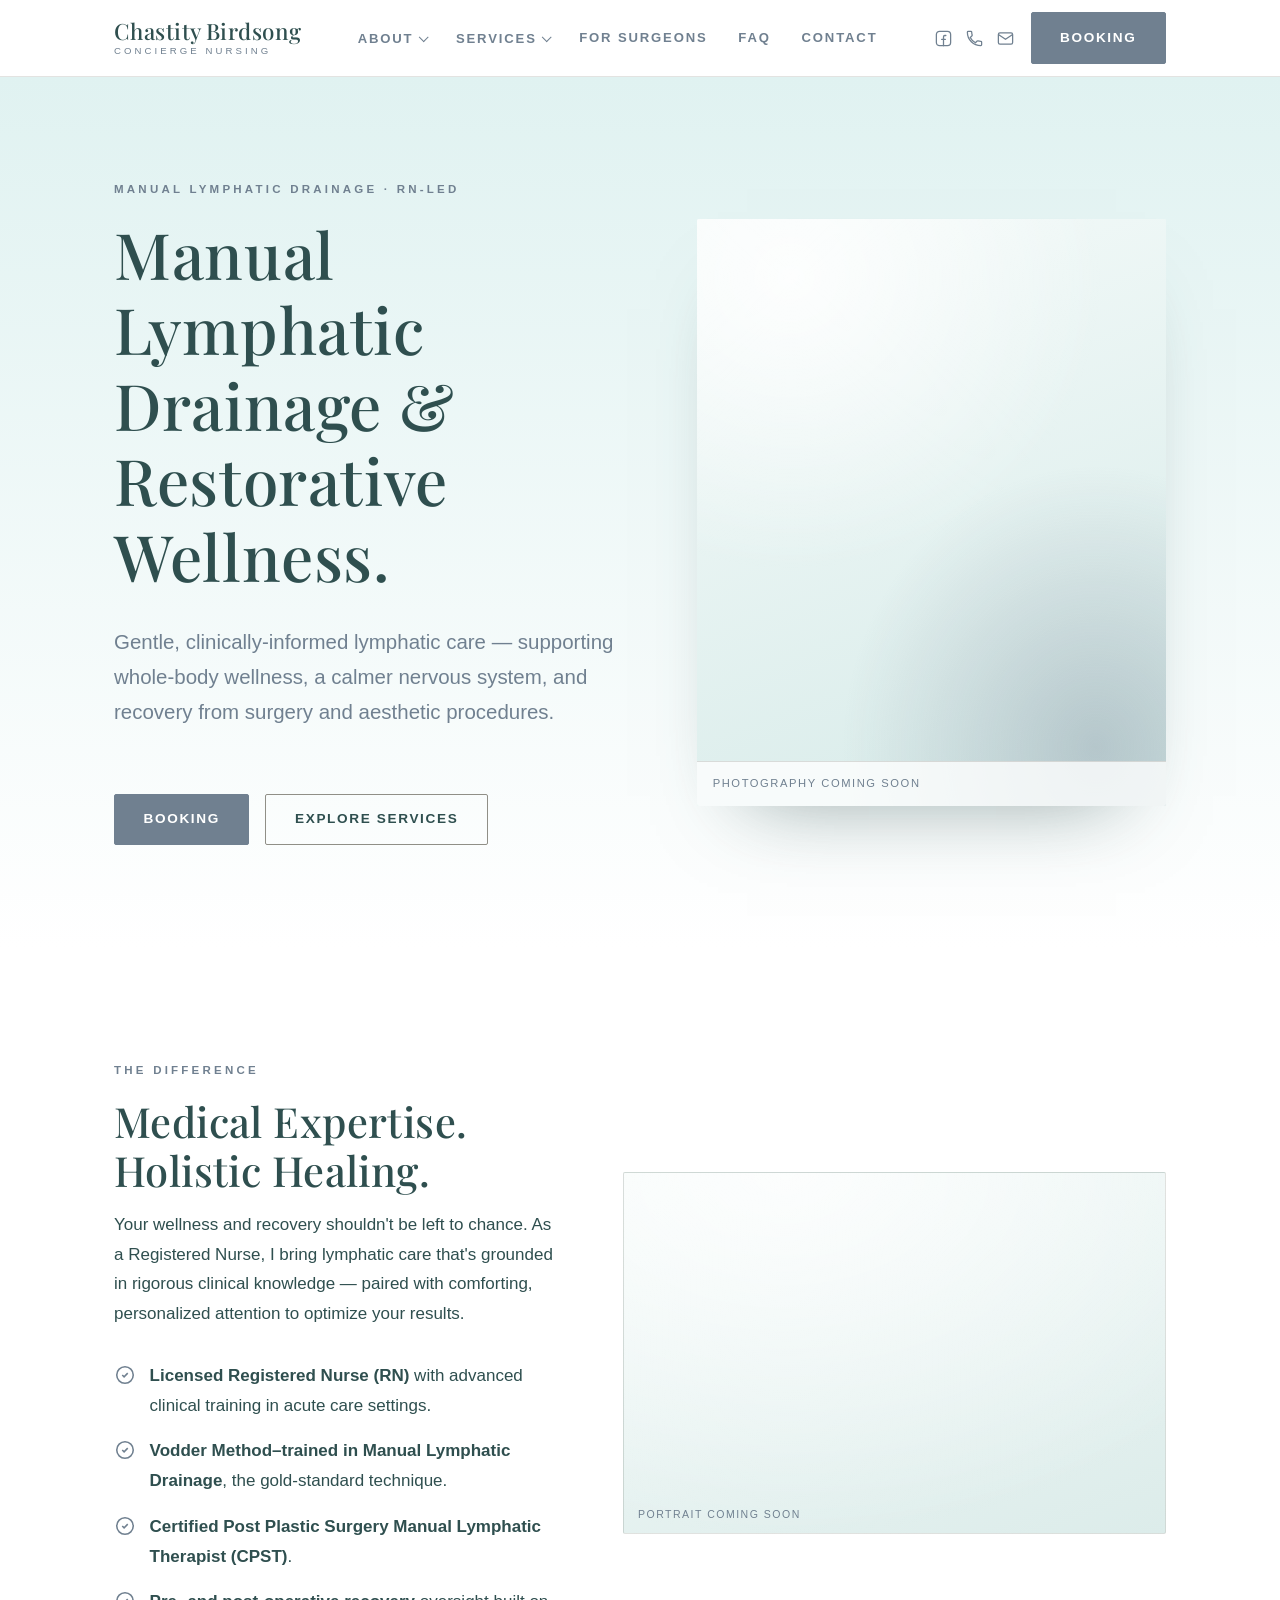
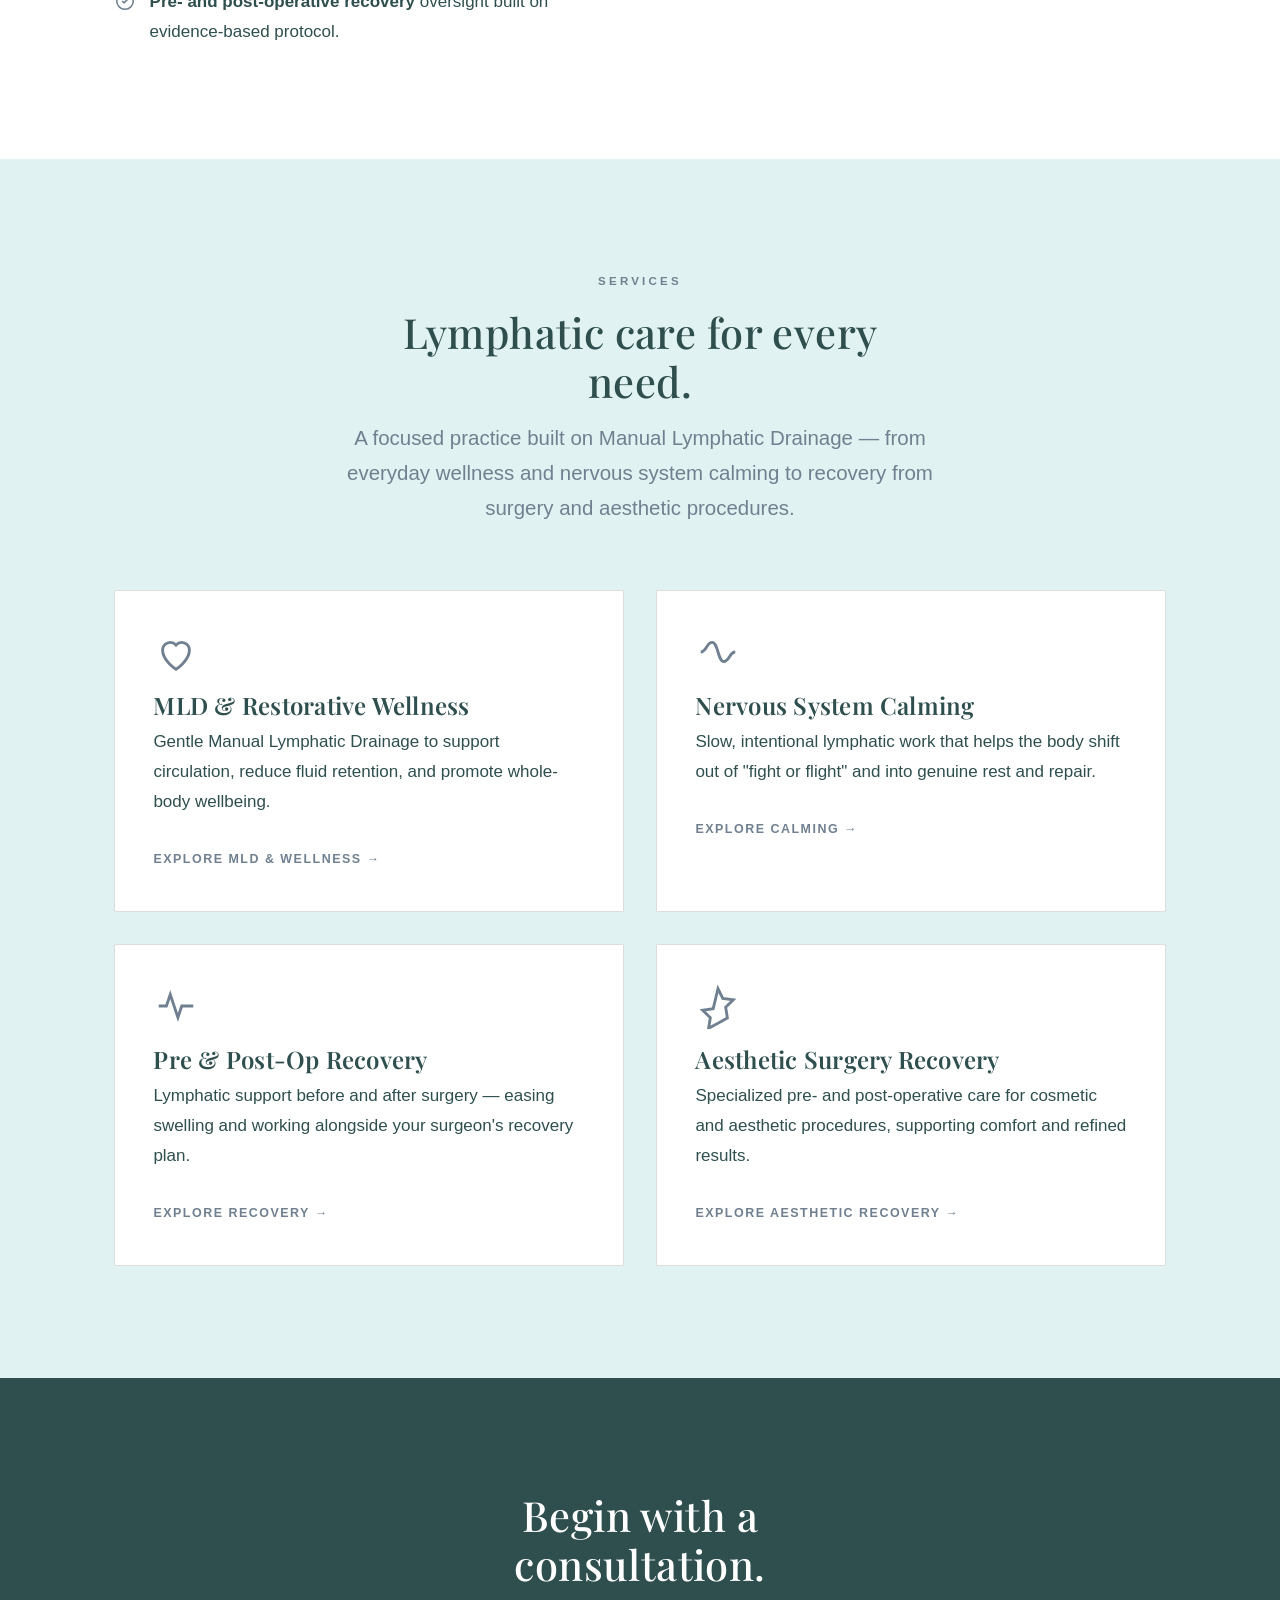
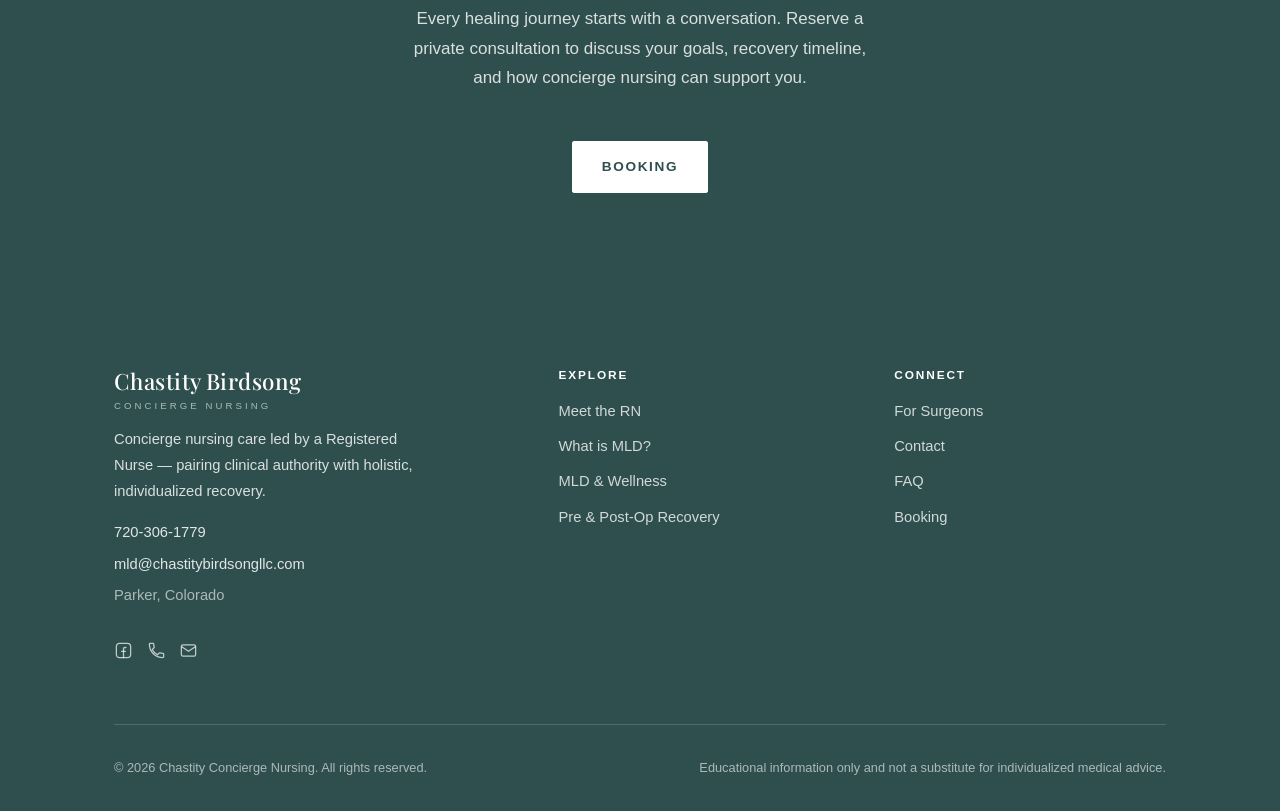
==== index.html @ 2a88ff3a "Wire up Facebook link and add Chastity's About portrait - Point nav + footer Facebook icons at the l" ====
<!DOCTYPE html>
<html lang="en">
<head>
  <meta charset="UTF-8" />
  <meta name="viewport" content="width=device-width, initial-scale=1.0" />
  <title>Chastity Concierge Nursing — Elevated Concierge Nursing Care</title>
  <meta name="description" content="Expert clinical oversight blended with holistic recovery. Concierge Registered Nurse specializing in Manual Lymphatic Drainage (MLD) and pre/post-operative care." />
  <link rel="preconnect" href="https://fonts.googleapis.com" />
  <link rel="preconnect" href="https://fonts.gstatic.com" crossorigin />
  <link href="https://fonts.googleapis.com/css2?family=Playfair+Display:wght@400;500;600&display=swap" rel="stylesheet" />
  <link rel="stylesheet" href="css/styles.css" />
  <link rel="canonical" href="https://chastitybirdsongllc.com/" />
  <meta name="author" content="Chastity Birdsong, RN" />
  <meta name="robots" content="index, follow, max-image-preview:large" />
  <!-- Local SEO -->
  <meta name="geo.region" content="US-CO" />
  <meta name="geo.placename" content="Parker, Colorado" />
  <meta name="geo.position" content="39.5186;-104.7614" />
  <meta name="ICBM" content="39.5186, -104.7614" />
  <!-- Open Graph -->
  <meta property="og:type" content="website" />
  <meta property="og:site_name" content="Chastity Birdsong Concierge Nursing" />
  <meta property="og:locale" content="en_US" />
  <meta property="og:title" content="Chastity Concierge Nursing — Elevated Concierge Nursing Care" />
  <meta property="og:description" content="Expert clinical oversight blended with holistic recovery. Concierge Registered Nurse specializing in Manual Lymphatic Drainage (MLD) and pre/post-operative care." />
  <meta property="og:url" content="https://chastitybirdsongllc.com/" />
  <meta property="og:image" content="https://chastitybirdsongllc.com/assets/og-image.png" />
  <meta property="og:image:width" content="1200" />
  <meta property="og:image:height" content="630" />
  <meta property="og:image:alt" content="Chastity Birdsong Concierge Nursing — Manual Lymphatic Drainage in Parker, Colorado" />
  <!-- Twitter -->
  <meta name="twitter:card" content="summary_large_image" />
  <meta name="twitter:title" content="Chastity Concierge Nursing — Elevated Concierge Nursing Care" />
  <meta name="twitter:description" content="Expert clinical oversight blended with holistic recovery. Concierge Registered Nurse specializing in Manual Lymphatic Drainage (MLD) and pre/post-operative care." />
  <meta name="twitter:image" content="https://chastitybirdsongllc.com/assets/og-image.png" />
  <!-- Icons & theme -->
  <meta name="theme-color" content="#2F4F4F" />
  <link rel="icon" href="/assets/favicon.svg" type="image/svg+xml" />
  <link rel="icon" type="image/png" sizes="192x192" href="/assets/icon-192.png" />
  <link rel="apple-touch-icon" href="/assets/apple-touch-icon.png" />
  <link rel="manifest" href="/site.webmanifest" />
  <script type="application/ld+json">
  {
    "@context": "https://schema.org",
    "@graph": [
      {
        "@type": [
          "MedicalBusiness",
          "HealthAndBeautyBusiness"
        ],
        "@id": "https://chastitybirdsongllc.com/#business",
        "name": "Chastity Birdsong Concierge Nursing",
        "alternateName": "Chastity Birdsong LLC",
        "description": "Concierge Registered Nurse (RN) and CPST in Parker, Colorado specializing in Manual Lymphatic Drainage (MLD) using the gold-standard Vodder Method — expert concierge care for nervous-system calming and pre/post-operative recovery.",
        "url": "https://chastitybirdsongllc.com/",
        "telephone": "+1-720-306-1779",
        "email": "mld@chastitybirdsongllc.com",
        "image": "https://chastitybirdsongllc.com/assets/og-image.png",
        "logo": "https://chastitybirdsongllc.com/assets/icon-512.png",
        "sameAs": [
          "https://www.facebook.com/profile.php?id=61591408636728"
        ],
        "priceRange": "$$",
        "currenciesAccepted": "USD",
        "paymentAccepted": "Cash, Credit Card",
        "address": {
          "@type": "PostalAddress",
          "addressLocality": "Parker",
          "addressRegion": "CO",
          "addressCountry": "US"
        },
        "geo": {
          "@type": "GeoCoordinates",
          "latitude": 39.5186,
          "longitude": -104.7614
        },
        "areaServed": [
          {
            "@type": "City",
            "name": "Parker"
          },
          {
            "@type": "City",
            "name": "Lone Tree"
          },
          {
            "@type": "City",
            "name": "Castle Rock"
          },
          {
            "@type": "City",
            "name": "Centennial"
          },
          {
            "@type": "City",
            "name": "Denver"
          },
          {
            "@type": "AdministrativeArea",
            "name": "Douglas County, Colorado"
          }
        ],
        "founder": {
          "@type": "Person",
          "name": "Chastity Birdsong",
          "honorificSuffix": "RN",
          "jobTitle": "Registered Nurse"
        },
        "knowsAbout": [
          "Manual Lymphatic Drainage",
          "Vodder Method",
          "Lymphatic drainage massage",
          "Post-operative recovery",
          "Pre-operative preparation",
          "Post-surgical swelling",
          "Aesthetic surgery recovery",
          "Edema management",
          "Nervous system regulation"
        ],
        "makesOffer": [
          {
            "@type": "Offer",
            "itemOffered": {
              "@type": "Service",
              "name": "Manual Lymphatic Drainage (MLD)",
              "description": "Gentle, Vodder-Method manual lymphatic drainage to reduce swelling and support the lymphatic system.",
              "provider": {
                "@id": "https://chastitybirdsongllc.com/#business"
              }
            }
          },
          {
            "@type": "Offer",
            "itemOffered": {
              "@type": "Service",
              "name": "Restorative Wellness",
              "description": "Nurse-led restorative wellness sessions supporting circulation, immunity, and recovery.",
              "provider": {
                "@id": "https://chastitybirdsongllc.com/#business"
              }
            }
          },
          {
            "@type": "Offer",
            "itemOffered": {
              "@type": "Service",
              "name": "Nervous System Calming",
              "description": "Parasympathetic, nervous-system-calming bodywork to lower stress and promote rest.",
              "provider": {
                "@id": "https://chastitybirdsongllc.com/#business"
              }
            }
          },
          {
            "@type": "Offer",
            "itemOffered": {
              "@type": "Service",
              "name": "Pre & Post-Operative Recovery",
              "description": "Pre- and post-surgical MLD to manage edema, bruising, and healing under clinical oversight.",
              "provider": {
                "@id": "https://chastitybirdsongllc.com/#business"
              }
            }
          },
          {
            "@type": "Offer",
            "itemOffered": {
              "@type": "Service",
              "name": "Aesthetic Surgery Recovery",
              "description": "Specialized post-operative lymphatic care for aesthetic and cosmetic surgery patients.",
              "provider": {
                "@id": "https://chastitybirdsongllc.com/#business"
              }
            }
          },
          {
            "@type": "Offer",
            "itemOffered": {
              "@type": "Service",
              "name": "Pregnancy & Postpartum Support",
              "description": "Gentle lymphatic and wellness care for pregnancy and the postpartum period.",
              "provider": {
                "@id": "https://chastitybirdsongllc.com/#business"
              }
            }
          }
        ]
      },
      {
        "@type": "WebSite",
        "@id": "https://chastitybirdsongllc.com/#website",
        "url": "https://chastitybirdsongllc.com/",
        "name": "Chastity Birdsong Concierge Nursing",
        "inLanguage": "en-US",
        "publisher": {
          "@id": "https://chastitybirdsongllc.com/#business"
        }
      }
    ]
  }
  </script>
</head>
<body>
  <a class="skip-link" href="#main">Skip to content</a>

  <!-- ============================ HEADER ============================ -->
  <header class="site-header">
    <nav class="nav container" aria-label="Primary">
      <a class="brand" href="index.html">
        Chastity Birdsong
        <small>Concierge Nursing</small>
      </a>

      <button class="nav-toggle" aria-label="Toggle navigation" aria-controls="nav-menu" aria-expanded="false">
        <span></span><span></span><span></span>
      </button>

      <ul class="nav-menu" id="nav-menu">
        <li>
          <button class="nav-link" aria-haspopup="true" aria-expanded="false">
            About <span class="caret" aria-hidden="true"></span>
          </button>
          <ul class="dropdown">
            <li><a href="about.html#meet">Meet the RN</a></li>
            <li><a href="about.html#mld">What is MLD?</a></li>
          </ul>
        </li>
        <li>
          <button class="nav-link" aria-haspopup="true" aria-expanded="false">
            Services <span class="caret" aria-hidden="true"></span>
          </button>
          <ul class="dropdown">
            <li><a href="services.html#mld">MLD &amp; Wellness</a></li>
            <li><a href="services.html#calming">Nervous System Calming</a></li>
            <li><a href="services.html#recovery">Pre &amp; Post-Op Recovery</a></li>
            <li><a href="services.html#aesthetic">Aesthetic Surgery Recovery</a></li>
            <li><a href="services.html#pregnancy">Pregnancy &amp; Postpartum</a></li>
          </ul>
        </li>
        <li><a class="nav-link" href="for-surgeons.html">For Surgeons</a></li>
        <li><a class="nav-link" href="faq.html">FAQ</a></li>
        <li><a class="nav-link" href="contact.html">Contact</a></li>
      </ul>

      <div class="nav-actions">
        <div class="social" aria-label="Social media">
          <!-- Instagram & LinkedIn hidden for now until social accounts are live -->
          <!--
          <a href="#" aria-label="Instagram" title="Instagram (placeholder)">
            <svg viewBox="0 0 24 24" fill="none" stroke="currentColor" stroke-width="1.6"><rect x="3" y="3" width="18" height="18" rx="5"/><circle cx="12" cy="12" r="4"/><circle cx="17.5" cy="6.5" r="1" fill="currentColor" stroke="none"/></svg>
          </a>
          <a href="#" aria-label="LinkedIn" title="LinkedIn (placeholder)">
            <svg viewBox="0 0 24 24" fill="none" stroke="currentColor" stroke-width="1.6"><rect x="3" y="3" width="18" height="18" rx="3"/><line x1="7" y1="10" x2="7" y2="17"/><circle cx="7" cy="6.8" r="0.6" fill="currentColor" stroke="none"/><path d="M11 17v-3.5a2.5 2.5 0 0 1 5 0V17"/><line x1="11" y1="10" x2="11" y2="17"/></svg>
          </a>
          -->
          <a href="https://www.facebook.com/profile.php?id=61591408636728" data-facebook aria-label="Facebook" title="Facebook" target="_blank" rel="noopener"><svg viewBox="0 0 24 24" fill="none" stroke="currentColor" stroke-width="1.6"><rect x="3" y="3" width="18" height="18" rx="4"/><path d="M15 8.2h-1.4c-1 0-1.6.6-1.6 1.7V21" stroke-linecap="round"/><path d="M9.7 13.2h4.6" stroke-linecap="round"/></svg></a>
          <a href="tel:+17203061779" aria-label="Call" title="Call Chastity"><svg viewBox="0 0 24 24" fill="none" stroke="currentColor" stroke-width="1.6"><path d="M6.6 10.8a15.5 15.5 0 0 0 6.6 6.6l2.2-2.2a1 1 0 0 1 1-.24 11.4 11.4 0 0 0 3.6.58 1 1 0 0 1 1 1V20a1 1 0 0 1-1 1A17 17 0 0 1 3 4a1 1 0 0 1 1-1h3.5a1 1 0 0 1 1 1 11.4 11.4 0 0 0 .58 3.6 1 1 0 0 1-.24 1z"/></svg></a>
          <a href="mailto:mld@chastitybirdsongllc.com" aria-label="Email" title="Email Chastity"><svg viewBox="0 0 24 24" fill="none" stroke="currentColor" stroke-width="1.6"><rect x="3" y="5" width="18" height="14" rx="2"/><path d="M3 7l9 6 9-6"/></svg></a>
        </div>
        <!-- Booking: links to the client's Noterro booking portal -->
        <a class="btn btn--primary" href="https://chastitybirdsongllc.noterro.com/" target="_blank" rel="noopener" data-noterro-booking>Booking</a>
      </div>
    </nav>
  </header>

  <main id="main">
    <!-- ============================ HERO ============================ -->
    <section class="hero">
      <div class="hero__inner container">
        <div class="hero__content">
          <span class="eyebrow">Manual Lymphatic Drainage · RN-Led</span>
          <h1>Manual Lymphatic Drainage &amp; Restorative Wellness.</h1>
          <p class="lead">
            Gentle, clinically-informed lymphatic care — supporting whole-body wellness,
            a calmer nervous system, and recovery from surgery and aesthetic procedures.
          </p>
          <div class="hero__actions">
            <a class="btn btn--primary" href="https://chastitybirdsongllc.noterro.com/" target="_blank" rel="noopener" data-noterro-booking>Booking</a>
            <a class="btn btn--ghost" href="services.html">Explore Services</a>
          </div>
        </div>
        <div class="hero__media" role="img" aria-label="Calm, clinical wellness environment">
          <span class="media-tag">Photography coming soon</span>
        </div>
      </div>
    </section>

    <!-- ======================= AUTHORITY BLOCK ====================== -->
    <section class="section" aria-labelledby="authority-title">
      <div class="container">
        <div class="authority">
          <div>
            <span class="eyebrow">The Difference</span>
            <h2 id="authority-title">Medical Expertise.<br />Holistic Healing.</h2>
            <p>
              Your wellness and recovery shouldn't be left to chance. As a Registered Nurse,
              I bring lymphatic care that's grounded in rigorous clinical knowledge —
              paired with comforting, personalized attention to optimize your results.
            </p>
            <ul class="credentials">
              <li>
                <svg viewBox="0 0 24 24" fill="none" stroke="currentColor" stroke-width="1.7" aria-hidden="true"><path d="M9 12l2 2 4-4"/><circle cx="12" cy="12" r="9"/></svg>
                <span><strong>Licensed Registered Nurse (RN)</strong> with advanced clinical training in acute care settings.</span>
              </li>
              <li>
                <svg viewBox="0 0 24 24" fill="none" stroke="currentColor" stroke-width="1.7" aria-hidden="true"><path d="M9 12l2 2 4-4"/><circle cx="12" cy="12" r="9"/></svg>
                <span><strong>Vodder Method&ndash;trained in Manual Lymphatic Drainage</strong>, the gold-standard technique.</span>
              </li>
              <li>
                <svg viewBox="0 0 24 24" fill="none" stroke="currentColor" stroke-width="1.7" aria-hidden="true"><path d="M9 12l2 2 4-4"/><circle cx="12" cy="12" r="9"/></svg>
                <span><strong>Certified Post Plastic Surgery Manual Lymphatic Therapist (CPST)</strong>.</span>
              </li>
              <li>
                <svg viewBox="0 0 24 24" fill="none" stroke="currentColor" stroke-width="1.7" aria-hidden="true"><path d="M9 12l2 2 4-4"/><circle cx="12" cy="12" r="9"/></svg>
                <span><strong>Pre- and post-operative recovery</strong> oversight built on evidence-based protocol.</span>
              </li>
            </ul>
          </div>
          <div class="img-placeholder" role="img" aria-label="Portrait of Chastity, RN">
            <span>Portrait coming soon</span>
          </div>
        </div>
      </div>
    </section>

    <!-- ===================== SERVICES OVERVIEW ====================== -->
    <section class="section section--ice" aria-labelledby="services-title">
      <div class="container">
        <div class="center measure">
          <span class="eyebrow">Services</span>
          <h2 id="services-title">Lymphatic care for every need.</h2>
          <p class="lead">
            A focused practice built on Manual Lymphatic Drainage — from everyday wellness and
            nervous system calming to recovery from surgery and aesthetic procedures.
          </p>
        </div>

        <div class="grid grid--2" style="margin-top: var(--space-lg);">
          <article class="card">
            <div class="card__icon" aria-hidden="true">
              <svg viewBox="0 0 24 24" fill="none" stroke="currentColor" stroke-width="1.5"><path d="M12 21s-7-4.35-7-10a4 4 0 0 1 7-2.6A4 4 0 0 1 19 11c0 5.65-7 10-7 10z"/></svg>
            </div>
            <h3>MLD &amp; Restorative Wellness</h3>
            <p>
              Gentle Manual Lymphatic Drainage to support circulation, reduce fluid retention,
              and promote whole-body wellbeing.
            </p>
            <a class="card-link" href="services.html#mld">Explore MLD &amp; Wellness</a>
          </article>

          <article class="card">
            <div class="card__icon" aria-hidden="true">
              <svg viewBox="0 0 24 24" fill="none" stroke="currentColor" stroke-width="1.5"><path d="M3 12c3 0 3-5 6-5s3 10 6 10 3-5 6-5"/></svg>
            </div>
            <h3>Nervous System Calming</h3>
            <p>
              Slow, intentional lymphatic work that helps the body shift out of "fight or flight"
              and into genuine rest and repair.
            </p>
            <a class="card-link" href="services.html#calming">Explore Calming</a>
          </article>

          <article class="card">
            <div class="card__icon" aria-hidden="true">
              <svg viewBox="0 0 24 24" fill="none" stroke="currentColor" stroke-width="1.5"><path d="M3 12h4l2-6 4 12 2-6h6"/></svg>
            </div>
            <h3>Pre &amp; Post-Op Recovery</h3>
            <p>
              Lymphatic support before and after surgery — easing swelling and working alongside
              your surgeon's recovery plan.
            </p>
            <a class="card-link" href="services.html#recovery">Explore Recovery</a>
          </article>

          <article class="card">
            <div class="card__icon" aria-hidden="true">
              <svg viewBox="0 0 24 24" fill="none" stroke="currentColor" stroke-width="1.5"><path d="M12 3l2.5 5 5.5.8-4 3.9.9 5.5L12 21l-4.9 2.6.9-5.5-4-3.9 5.5-.8z"/></svg>
            </div>
            <h3>Aesthetic Surgery Recovery</h3>
            <p>
              Specialized pre- and post-operative care for cosmetic and aesthetic procedures,
              supporting comfort and refined results.
            </p>
            <a class="card-link" href="services.html#aesthetic">Explore Aesthetic Recovery</a>
          </article>
        </div>
      </div>
    </section>

    <!-- ============================ CTA ============================= -->
    <section class="section cta" aria-labelledby="cta-title">
      <div class="container measure">
        <h2 id="cta-title">Begin with a consultation.</h2>
        <p>
          Every healing journey starts with a conversation. Reserve a private consultation
          to discuss your goals, recovery timeline, and how concierge nursing can support you.
        </p>
        <a class="btn btn--primary" href="https://chastitybirdsongllc.noterro.com/" target="_blank" rel="noopener" data-noterro-booking>Booking</a>
      </div>
    </section>
  </main>

  <!-- ============================ FOOTER =========================== -->
  <footer class="site-footer">
    <div class="container">
      <div class="footer-grid">
        <div>
          <span class="brand">Chastity Birdsong <small>Concierge Nursing</small></span>
          <p style="margin-top: var(--space-sm); max-width: 38ch;">
            Concierge nursing care led by a Registered Nurse — pairing clinical authority
            with holistic, individualized recovery.
          </p>
          <address class="footer-nap">
            <a href="tel:+17203061779">720-306-1779</a>
            <a href="mailto:mld@chastitybirdsongllc.com">mld@chastitybirdsongllc.com</a>
            <span>Parker, Colorado</span>
          </address>
          <div class="footer-social" aria-label="Social media">
            <a href="https://www.facebook.com/profile.php?id=61591408636728" data-facebook aria-label="Facebook" title="Facebook" target="_blank" rel="noopener"><svg viewBox="0 0 24 24" fill="none" stroke="currentColor" stroke-width="1.6"><rect x="3" y="3" width="18" height="18" rx="4"/><path d="M15 8.2h-1.4c-1 0-1.6.6-1.6 1.7V21" stroke-linecap="round"/><path d="M9.7 13.2h4.6" stroke-linecap="round"/></svg></a>
            <a href="tel:+17203061779" aria-label="Call" title="Call Chastity"><svg viewBox="0 0 24 24" fill="none" stroke="currentColor" stroke-width="1.6"><path d="M6.6 10.8a15.5 15.5 0 0 0 6.6 6.6l2.2-2.2a1 1 0 0 1 1-.24 11.4 11.4 0 0 0 3.6.58 1 1 0 0 1 1 1V20a1 1 0 0 1-1 1A17 17 0 0 1 3 4a1 1 0 0 1 1-1h3.5a1 1 0 0 1 1 1 11.4 11.4 0 0 0 .58 3.6 1 1 0 0 1-.24 1z"/></svg></a>
            <a href="mailto:mld@chastitybirdsongllc.com" aria-label="Email" title="Email Chastity"><svg viewBox="0 0 24 24" fill="none" stroke="currentColor" stroke-width="1.6"><rect x="3" y="5" width="18" height="14" rx="2"/><path d="M3 7l9 6 9-6"/></svg></a>
          </div>
        </div>
        <div class="footer-col">
          <h4>Explore</h4>
          <ul>
            <li><a href="about.html#meet">Meet the RN</a></li>
            <li><a href="about.html#mld">What is MLD?</a></li>
            <li><a href="services.html#mld">MLD &amp; Wellness</a></li>
            <li><a href="services.html#recovery">Pre &amp; Post-Op Recovery</a></li>
          </ul>
        </div>
        <div class="footer-col">
          <h4>Connect</h4>
          <ul>
            <li><a href="for-surgeons.html">For Surgeons</a></li>
            <li><a href="contact.html">Contact</a></li>
            <li><a href="faq.html">FAQ</a></li>
            <li><a href="https://chastitybirdsongllc.noterro.com/" target="_blank" rel="noopener" data-noterro-booking>Booking</a></li>
          </ul>
        </div>
      </div>
      <div class="footer-bottom">
        <span>&copy; <span data-year>2026</span> Chastity Concierge Nursing. All rights reserved.</span>
        <span class="disclaimer">
          Educational information only and not a substitute for individualized medical advice.
        </span>
      </div>
    </div>
  </footer>

  <script src="js/main.js"></script>
</body>
</html>
---- css/styles.css ----
/* =========================================================================
   Chastity Concierge Nursing — Global Stylesheet
   Aesthetic: clinical "medical wellness", high-fashion editorial spacing.
   Palette:
     Crisp White      #FFFFFF
     Pale Ice Blue    #E0F2F1
     Slate Gray       #708090
     Cool Taupe       #908F87
     Dark Slate Gray  #2F4F4F
   ========================================================================= */

:root {
  --color-white: #ffffff;
  --color-ice: #e0f2f1;
  --color-ice-soft: #eef7f6;
  --color-slate: #708090;
  --color-taupe: #908f87;
  --color-dark-slate: #2f4f4f;

  --font-serif: "Playfair Display", Georgia, "Times New Roman", serif;
  --font-sans: "Helvetica Neue", Helvetica, Arial, system-ui, sans-serif;

  --maxw: 1180px;
  --gutter: clamp(1.25rem, 5vw, 4rem);

  --space-xs: 0.5rem;
  --space-sm: 1rem;
  --space-md: 2rem;
  --space-lg: 4rem;
  --space-xl: 7rem;

  --radius: 2px;
  --transition: 220ms ease;
}

/* ----------------------------- Reset ----------------------------------- */
*,
*::before,
*::after {
  box-sizing: border-box;
}

html {
  scroll-behavior: smooth;
  -webkit-text-size-adjust: 100%;
  scroll-padding-top: 110px;
}

body {
  margin: 0;
  font-family: var(--font-sans);
  font-size: 1.0625rem;
  line-height: 1.75;
  color: var(--color-dark-slate);
  background: var(--color-white);
  -webkit-font-smoothing: antialiased;
  text-rendering: optimizeLegibility;
}

img {
  max-width: 100%;
  display: block;
}

a {
  color: var(--color-slate);
  text-decoration: none;
  transition: color var(--transition);
}

a:hover {
  color: var(--color-dark-slate);
}

/* --------------------------- Typography -------------------------------- */
h1,
h2,
h3,
h4 {
  font-family: var(--font-serif);
  font-weight: 600;
  color: var(--color-dark-slate);
  line-height: 1.18;
  margin: 0 0 var(--space-sm);
  letter-spacing: 0.01em;
}

h1 {
  font-size: clamp(2.4rem, 5.5vw, 4rem);
  font-weight: 500;
}

h2 {
  font-size: clamp(1.8rem, 3.5vw, 2.6rem);
  font-weight: 500;
}

h3 {
  font-size: clamp(1.25rem, 2vw, 1.5rem);
}

p {
  margin: 0 0 var(--space-sm);
  max-width: 65ch;
}

.eyebrow {
  font-family: var(--font-sans);
  text-transform: uppercase;
  letter-spacing: 0.28em;
  font-size: 0.72rem;
  font-weight: 600;
  color: var(--color-slate);
  margin-bottom: var(--space-sm);
  display: block;
}

.lead {
  font-size: clamp(1.1rem, 1.6vw, 1.3rem);
  color: var(--color-slate);
  line-height: 1.7;
}

/* ----------------------------- Layout ---------------------------------- */
.container {
  width: 100%;
  max-width: var(--maxw);
  margin-inline: auto;
  padding-inline: var(--gutter);
}

.section {
  padding-block: var(--space-xl);
}

.section--tight {
  padding-block: var(--space-lg);
}

.section--ice {
  background: var(--color-ice);
}

.section--ice-soft {
  background: var(--color-ice-soft);
}

.center {
  text-align: center;
}

.measure {
  max-width: 62ch;
  margin-inline: auto;
}

.divider {
  height: 1px;
  border: 0;
  background: var(--color-taupe);
  opacity: 0.4;
  margin-block: var(--space-lg);
}

/* ----------------------------- Buttons --------------------------------- */
.btn {
  display: inline-block;
  font-family: var(--font-sans);
  font-size: 0.85rem;
  letter-spacing: 0.12em;
  text-transform: uppercase;
  font-weight: 600;
  padding: 0.95em 2.1em;
  border-radius: var(--radius);
  border: 1px solid var(--color-slate);
  cursor: pointer;
  transition: background var(--transition), color var(--transition),
    border-color var(--transition);
}

.btn--primary {
  background: var(--color-slate);
  color: var(--color-white);
}

.btn--primary:hover {
  background: var(--color-dark-slate);
  border-color: var(--color-dark-slate);
  color: var(--color-white);
}

.btn--ghost {
  background: transparent;
  color: var(--color-dark-slate);
  border-color: var(--color-taupe);
}

.btn--ghost:hover {
  border-color: var(--color-dark-slate);
  color: var(--color-dark-slate);
}

/* ------------------------------ Header --------------------------------- */
.site-header {
  position: sticky;
  top: 0;
  z-index: 100;
  background: rgba(255, 255, 255, 0.92);
  backdrop-filter: blur(8px);
  border-bottom: 1px solid rgba(144, 143, 135, 0.25);
}

.nav {
  display: flex;
  align-items: center;
  justify-content: space-between;
  gap: var(--space-md);
  min-height: 76px;
}

.brand {
  font-family: var(--font-serif);
  font-size: 1.4rem;
  font-weight: 500;
  color: var(--color-dark-slate);
  letter-spacing: 0.02em;
  line-height: 1.1;
  white-space: nowrap;
}

.brand small {
  display: block;
  font-family: var(--font-sans);
  font-size: 0.6rem;
  letter-spacing: 0.32em;
  text-transform: uppercase;
  color: var(--color-slate);
  margin-top: 2px;
}

/* Center menu */
.nav-menu {
  display: flex;
  align-items: center;
  gap: clamp(1rem, 2.4vw, 2.4rem);
  list-style: none;
  margin: 0;
  padding: 0;
}

.nav-menu > li {
  position: relative;
}

.nav-link {
  font-family: var(--font-sans);
  font-size: 0.82rem;
  letter-spacing: 0.14em;
  text-transform: uppercase;
  font-weight: 600;
  color: var(--color-slate);
  background: none;
  border: 0;
  cursor: pointer;
  padding: 0.5rem 0;
  display: inline-flex;
  align-items: center;
  gap: 0.4em;
}

.nav-link:hover,
.nav-link[aria-expanded="true"],
.nav-link.is-active {
  color: var(--color-dark-slate);
}

.nav-link .caret {
  width: 0.5em;
  height: 0.5em;
  border-right: 1.5px solid currentColor;
  border-bottom: 1.5px solid currentColor;
  transform: rotate(45deg) translateY(-2px);
  transition: transform var(--transition);
}

.nav-link[aria-expanded="true"] .caret {
  transform: rotate(-135deg) translateY(-2px);
}

/* Dropdown */
.dropdown {
  position: absolute;
  top: calc(100% + 14px);
  left: 50%;
  transform: translateX(-50%) translateY(8px);
  min-width: 240px;
  background: var(--color-white);
  border: 1px solid rgba(144, 143, 135, 0.3);
  border-radius: var(--radius);
  box-shadow: 0 18px 40px -24px rgba(47, 79, 79, 0.45);
  list-style: none;
  margin: 0;
  padding: 0.5rem;
  opacity: 0;
  visibility: hidden;
  transition: opacity var(--transition), transform var(--transition),
    visibility var(--transition);
}

.nav-menu > li:hover .dropdown,
.dropdown.is-open {
  opacity: 1;
  visibility: visible;
  transform: translateX(-50%) translateY(0);
}

.dropdown a {
  display: block;
  padding: 0.7rem 0.9rem;
  font-family: var(--font-sans);
  font-size: 0.82rem;
  letter-spacing: 0.06em;
  color: var(--color-dark-slate);
  border-radius: var(--radius);
}

.dropdown a:hover {
  background: var(--color-ice);
  color: var(--color-dark-slate);
}

/* Right actions */
.nav-actions {
  display: flex;
  align-items: center;
  gap: var(--space-sm);
}

.social {
  display: flex;
  align-items: center;
  gap: 0.75rem;
}

.social a {
  color: var(--color-slate);
  display: inline-flex;
}

.social a:hover {
  color: var(--color-dark-slate);
}

.social svg {
  width: 19px;
  height: 19px;
}

/* Mobile toggle */
.nav-toggle {
  display: none;
  flex-direction: column;
  justify-content: center;
  gap: 5px;
  width: 44px;
  height: 44px;
  background: none;
  border: 0;
  cursor: pointer;
}

.nav-toggle span {
  display: block;
  height: 1.5px;
  width: 24px;
  background: var(--color-dark-slate);
  transition: transform var(--transition), opacity var(--transition);
}

.nav-toggle[aria-expanded="true"] span:nth-child(1) {
  transform: translateY(6.5px) rotate(45deg);
}
.nav-toggle[aria-expanded="true"] span:nth-child(2) {
  opacity: 0;
}
.nav-toggle[aria-expanded="true"] span:nth-child(3) {
  transform: translateY(-6.5px) rotate(-45deg);
}

/* ------------------------------- Hero ---------------------------------- */
.hero {
  position: relative;
  background: linear-gradient(180deg, var(--color-ice) 0%, var(--color-white) 100%);
  overflow: hidden;
}

.hero__inner {
  display: grid;
  grid-template-columns: 1.05fr 0.95fr;
  align-items: center;
  gap: clamp(2rem, 5vw, 5rem);
  padding-block: clamp(3.5rem, 8vw, 7rem);
}

.hero__content h1 {
  margin-bottom: var(--space-md);
}

.hero__content .lead {
  margin-bottom: var(--space-lg);
}

.hero__actions {
  display: flex;
  flex-wrap: wrap;
  gap: var(--space-sm);
}

.hero__media {
  aspect-ratio: 4 / 5;
  border-radius: var(--radius);
  background: var(--color-ice-soft);
  position: relative;
  overflow: hidden;
  box-shadow: 0 40px 80px -50px rgba(47, 79, 79, 0.55);
}

/* Soft abstract "image" placeholder built from gradients */
.hero__media::before {
  content: "";
  position: absolute;
  inset: 0;
  background: radial-gradient(
      120% 90% at 20% 10%,
      rgba(255, 255, 255, 0.85) 0%,
      rgba(224, 242, 241, 0) 55%
    ),
    radial-gradient(
      90% 80% at 85% 90%,
      rgba(112, 128, 144, 0.35) 0%,
      rgba(112, 128, 144, 0) 60%
    ),
    linear-gradient(160deg, #f4faf9 0%, #d7ebe9 100%);
}

.media-tag {
  position: absolute;
  bottom: 0;
  left: 0;
  right: 0;
  padding: 0.75rem 1rem;
  font-size: 0.7rem;
  letter-spacing: 0.14em;
  text-transform: uppercase;
  color: var(--color-slate);
  background: rgba(255, 255, 255, 0.78);
  border-top: 1px solid rgba(144, 143, 135, 0.3);
}

/* Generic image placeholder block (reused) */
.img-placeholder {
  aspect-ratio: 3 / 2;
  border-radius: var(--radius);
  background: radial-gradient(
      100% 100% at 30% 0%,
      rgba(255, 255, 255, 0.8),
      rgba(224, 242, 241, 0)
    ),
    linear-gradient(160deg, #f4faf9 0%, #dcecea 100%);
  border: 1px solid rgba(144, 143, 135, 0.25);
  position: relative;
}

.img-placeholder span {
  position: absolute;
  inset: auto 0 0 0;
  padding: 0.6rem 0.9rem;
  font-size: 0.66rem;
  letter-spacing: 0.14em;
  text-transform: uppercase;
  color: var(--color-slate);
}

/* ------------------------ Page intro / banners ------------------------- */
.page-hero {
  background: var(--color-ice);
  padding-block: clamp(3rem, 7vw, 5.5rem);
  text-align: center;
}

.page-hero .container {
  max-width: 820px;
}

.page-hero h1 {
  margin-bottom: var(--space-sm);
}

/* ----------------------------- Grids ----------------------------------- */
.grid {
  display: grid;
  gap: var(--space-md);
}

.grid--2 {
  grid-template-columns: repeat(2, 1fr);
}

.grid--3 {
  grid-template-columns: repeat(3, 1fr);
}

.split {
  display: grid;
  grid-template-columns: 1fr 1fr;
  gap: clamp(2rem, 5vw, 4.5rem);
  align-items: center;
}

/* ----------------------------- Cards ----------------------------------- */
.card {
  background: var(--color-white);
  border: 1px solid rgba(144, 143, 135, 0.3);
  border-radius: var(--radius);
  padding: clamp(1.6rem, 3vw, 2.4rem);
  transition: transform var(--transition), box-shadow var(--transition),
    border-color var(--transition);
}

.card:hover {
  transform: translateY(-4px);
  box-shadow: 0 24px 50px -34px rgba(47, 79, 79, 0.4);
  border-color: var(--color-slate);
}

.card h3 {
  margin-bottom: var(--space-xs);
}

.card p:last-child {
  margin-bottom: 0;
}

.card__icon {
  width: 46px;
  height: 46px;
  margin-bottom: var(--space-sm);
  color: var(--color-slate);
}

.card__icon svg {
  width: 100%;
  height: 100%;
}

.card-link {
  display: inline-block;
  margin-top: var(--space-sm);
  font-size: 0.78rem;
  letter-spacing: 0.12em;
  text-transform: uppercase;
  font-weight: 600;
  color: var(--color-slate);
}

.card-link::after {
  content: " \2192";
}

/* ----------------------- Authority / stat blocks ----------------------- */
.authority {
  display: grid;
  grid-template-columns: 0.9fr 1.1fr;
  gap: clamp(2rem, 5vw, 4.5rem);
  align-items: center;
}

.credentials {
  list-style: none;
  margin: var(--space-md) 0 0;
  padding: 0;
  display: grid;
  gap: var(--space-sm);
}

.credentials li {
  display: flex;
  gap: 0.85rem;
  align-items: flex-start;
}

.credentials svg {
  flex: none;
  width: 22px;
  height: 22px;
  color: var(--color-slate);
  margin-top: 3px;
}

.stats {
  display: grid;
  grid-template-columns: repeat(3, 1fr);
  gap: var(--space-md);
  text-align: center;
}

.stat .num {
  font-family: var(--font-serif);
  font-size: clamp(2rem, 4vw, 3rem);
  color: var(--color-dark-slate);
  display: block;
  line-height: 1;
}

.stat .label {
  font-size: 0.74rem;
  letter-spacing: 0.16em;
  text-transform: uppercase;
  color: var(--color-slate);
  margin-top: 0.5rem;
  display: block;
}

/* ----------------------------- Timeline -------------------------------- */
.timeline {
  list-style: none;
  margin: 0;
  padding: 0;
  display: grid;
  gap: var(--space-md);
  position: relative;
}

.timeline li {
  position: relative;
  padding-left: 2.5rem;
}

.timeline li::before {
  content: "";
  position: absolute;
  left: 0;
  top: 0.35rem;
  width: 14px;
  height: 14px;
  border-radius: 50%;
  background: var(--color-ice);
  border: 2px solid var(--color-slate);
}

.timeline li::after {
  content: "";
  position: absolute;
  left: 6.5px;
  top: 1.4rem;
  bottom: -1.6rem;
  width: 1px;
  background: rgba(144, 143, 135, 0.45);
}

.timeline li:last-child::after {
  display: none;
}

.timeline h3 {
  margin-bottom: 0.25rem;
}

.phase {
  font-size: 0.72rem;
  letter-spacing: 0.16em;
  text-transform: uppercase;
  color: var(--color-slate);
  font-weight: 600;
}

/* --------------------------- Note / callout ---------------------------- */
.note {
  background: var(--color-ice-soft);
  border-left: 3px solid var(--color-slate);
  border-radius: var(--radius);
  padding: 1.5rem 1.75rem;
  margin-top: var(--space-lg);
}

.note strong {
  color: var(--color-dark-slate);
}

.note p:last-child {
  margin-bottom: 0;
}

/* ------------------------------- CTA ----------------------------------- */
.cta {
  background: var(--color-dark-slate);
  color: var(--color-white);
  text-align: center;
}

.cta h2 {
  color: var(--color-white);
}

.cta p {
  color: rgba(255, 255, 255, 0.82);
  margin-inline: auto;
}

.cta .btn--primary {
  background: var(--color-white);
  color: var(--color-dark-slate);
  border-color: var(--color-white);
  margin-top: var(--space-md);
}

.cta .btn--primary:hover {
  background: var(--color-ice);
  border-color: var(--color-ice);
  color: var(--color-dark-slate);
}

/* ------------------------------ Forms ---------------------------------- */
.form {
  max-width: 640px;
  margin-inline: auto;
}

.field {
  margin-bottom: var(--space-md);
}

.field label {
  display: block;
  font-size: 0.78rem;
  letter-spacing: 0.12em;
  text-transform: uppercase;
  font-weight: 600;
  color: var(--color-slate);
  margin-bottom: 0.5rem;
}

.field input,
.field textarea {
  width: 100%;
  font-family: var(--font-sans);
  font-size: 1rem;
  color: var(--color-dark-slate);
  background: var(--color-white);
  border: 1px solid var(--color-taupe);
  border-radius: var(--radius);
  padding: 0.85rem 1rem;
  transition: border-color var(--transition), box-shadow var(--transition);
}

.field input:focus,
.field textarea:focus {
  outline: none;
  border-color: var(--color-slate);
  box-shadow: 0 0 0 3px rgba(112, 128, 144, 0.18);
}

.field textarea {
  min-height: 160px;
  resize: vertical;
}

.form-note {
  font-size: 0.85rem;
  color: var(--color-taupe);
}

/* ----------------------------- Footer ---------------------------------- */
.site-footer {
  background: var(--color-dark-slate);
  color: rgba(255, 255, 255, 0.82);
  padding-block: var(--space-lg) var(--space-md);
  font-size: 0.92rem;
}

.footer-grid {
  display: grid;
  grid-template-columns: 1.4fr 1fr 1fr;
  gap: var(--space-lg);
  margin-bottom: var(--space-lg);
}

.site-footer .brand {
  color: var(--color-white);
}

.site-footer .brand small {
  color: rgba(255, 255, 255, 0.6);
}

.footer-col h4 {
  color: var(--color-white);
  font-family: var(--font-sans);
  font-size: 0.74rem;
  letter-spacing: 0.16em;
  text-transform: uppercase;
  margin-bottom: var(--space-sm);
}

.footer-col ul {
  list-style: none;
  margin: 0;
  padding: 0;
  display: grid;
  gap: 0.6rem;
}

.footer-col a {
  color: rgba(255, 255, 255, 0.78);
  font-size: 0.92rem;
}

.footer-col a:hover {
  color: var(--color-white);
}

.footer-bottom {
  border-top: 1px solid rgba(255, 255, 255, 0.15);
  padding-top: var(--space-md);
  display: flex;
  flex-wrap: wrap;
  justify-content: space-between;
  gap: var(--space-sm);
  font-size: 0.8rem;
  color: rgba(255, 255, 255, 0.6);
}

.disclaimer {
  max-width: 70ch;
}

/* --------------------------- Utilities --------------------------------- */
.mt-0 { margin-top: 0; }
.mb-0 { margin-bottom: 0; }
.stack > * + * { margin-top: var(--space-md); }

.skip-link {
  position: absolute;
  left: -999px;
  top: 0;
  background: var(--color-dark-slate);
  color: #fff;
  padding: 0.75rem 1rem;
  z-index: 200;
}
.skip-link:focus {
  left: 1rem;
  top: 1rem;
}

/* --------------------------- Responsive -------------------------------- */
@media (max-width: 960px) {
  .hero__inner {
    grid-template-columns: 1fr;
  }
  .hero__media {
    order: -1;
    aspect-ratio: 16 / 10;
    max-height: 360px;
  }
  .authority,
  .split {
    grid-template-columns: 1fr;
  }
  .grid--3 {
    grid-template-columns: repeat(2, 1fr);
  }
  .footer-grid {
    grid-template-columns: 1fr 1fr;
  }
}

@media (max-width: 820px) {
  .nav-toggle {
    display: flex;
  }

  /* Tighten the header so the brand, toggle, and CTA fit one row */
  .nav {
    gap: var(--space-sm);
  }

  .nav-actions .btn {
    padding: 0.7em 1.15em;
    font-size: 0.7rem;
    letter-spacing: 0.06em;
    white-space: nowrap;
  }

  .nav-menu {
    position: fixed;
    inset: 76px 0 auto 0;
    flex-direction: column;
    align-items: stretch;
    gap: 0;
    background: var(--color-white);
    border-bottom: 1px solid rgba(144, 143, 135, 0.3);
    padding: var(--space-sm) var(--gutter) var(--space-md);
    box-shadow: 0 24px 40px -30px rgba(47, 79, 79, 0.5);
    max-height: calc(100vh - 76px);
    overflow-y: auto;
    transform: translateY(-12px);
    opacity: 0;
    visibility: hidden;
    transition: opacity var(--transition), transform var(--transition),
      visibility var(--transition);
  }

  .nav-menu.is-open {
    transform: translateY(0);
    opacity: 1;
    visibility: visible;
  }

  .nav-menu > li {
    border-bottom: 1px solid rgba(144, 143, 135, 0.2);
  }

  .nav-link {
    width: 100%;
    justify-content: space-between;
    padding: 1rem 0;
  }

  .dropdown {
    position: static;
    transform: none;
    opacity: 1;
    visibility: visible;
    box-shadow: none;
    border: 0;
    min-width: 0;
    padding: 0 0 0.75rem 0.75rem;
    display: none;
  }

  .dropdown.is-open {
    display: block;
    transform: none;
  }

  .nav-menu > li:hover .dropdown {
    /* On touch, :hover can fire — keep the desktop centering transform from
       leaking through (it has higher specificity than .dropdown.is-open). */
    position: static;
    left: auto;
    transform: none;
    opacity: 1;
    visibility: visible;
  }

  .nav-actions .social {
    display: none;
  }
}

@media (max-width: 560px) {
  .nav {
    gap: 0.5rem;
  }

  .brand {
    font-size: 1rem;
  }

  .nav-actions .btn {
    padding: 0.6em 0.7em;
    font-size: 0.6rem;
    letter-spacing: 0.03em;
  }

  .grid--2,
  .grid--3,
  .stats {
    grid-template-columns: 1fr;
  }
  .footer-grid {
    grid-template-columns: 1fr;
  }
  .section {
    padding-block: var(--space-lg);
  }
}

@media (prefers-reduced-motion: reduce) {
  * {
    scroll-behavior: auto !important;
    transition: none !important;
  }
}

/* ----------------------------- Chips ----------------------------------- */
.chips {
  display: flex;
  flex-wrap: wrap;
  gap: 0.7rem;
  list-style: none;
  padding: 0;
  margin: var(--space-md) 0 0;
  justify-content: center;
}

.chips li {
  border: 1px solid var(--color-taupe);
  border-radius: 999px;
  padding: 0.55rem 1.15rem;
  font-size: 0.85rem;
  letter-spacing: 0.02em;
  color: var(--color-dark-slate);
  background: var(--color-white);
  transition: border-color var(--transition), background var(--transition);
}

.chips li:hover {
  border-color: var(--color-slate);
  background: var(--color-ice-soft);
}

/* ----------------------- Process / numbered steps ---------------------- */
.step-num {
  font-family: var(--font-serif);
  font-size: 1.5rem;
  color: var(--color-slate);
  display: block;
  line-height: 1;
  margin-bottom: var(--space-xs);
}

/* ------------------------------- FAQ ----------------------------------- */
.faq {
  max-width: 820px;
  margin-inline: auto;
}

.faq details {
  border-bottom: 1px solid rgba(144, 143, 135, 0.4);
}

.faq summary {
  cursor: pointer;
  list-style: none;
  display: flex;
  align-items: center;
  justify-content: space-between;
  gap: 1rem;
  padding: 1.3rem 0;
  font-family: var(--font-serif);
  font-size: 1.15rem;
  color: var(--color-dark-slate);
  transition: color var(--transition);
}

.faq summary:hover {
  color: var(--color-slate);
}

.faq summary::-webkit-details-marker {
  display: none;
}

.faq summary::after {
  content: "";
  flex: none;
  width: 0.6em;
  height: 0.6em;
  border-right: 1.5px solid var(--color-slate);
  border-bottom: 1.5px solid var(--color-slate);
  transform: rotate(45deg);
  transition: transform var(--transition);
}

.faq details[open] summary::after {
  transform: rotate(-135deg);
}

.faq details > p {
  margin: 0 0 1.3rem;
  max-width: none;
  color: var(--color-dark-slate);
}

/* Footer NAP (name / address / phone) + social row — local-SEO contact block */
.footer-nap {
  font-style: normal;
  margin-top: var(--space-sm);
  display: grid;
  gap: 0.35rem;
  font-size: 0.92rem;
}

.footer-nap a {
  color: rgba(255, 255, 255, 0.85);
}

.footer-nap a:hover {
  color: var(--color-white);
}

.footer-nap span {
  color: rgba(255, 255, 255, 0.6);
}

.footer-social {
  display: flex;
  align-items: center;
  gap: 0.85rem;
  margin-top: var(--space-md);
}

.footer-social a {
  color: rgba(255, 255, 255, 0.7);
  display: inline-flex;
}

.footer-social a:hover {
  color: var(--color-white);
}

.footer-social svg {
  width: 19px;
  height: 19px;
}

/* About — Chastity portrait (real photo, portrait-oriented frame) */
.portrait {
  margin: 0;
  width: 100%;
  max-width: 440px;
  justify-self: center;
  aspect-ratio: 3 / 4;
  border-radius: var(--radius);
  overflow: hidden;
  border: 1px solid rgba(144, 143, 135, 0.25);
  box-shadow: 0 30px 60px -40px rgba(47, 79, 79, 0.45);
}

.portrait img {
  display: block;
  width: 100%;
  height: 100%;
  object-fit: cover;
  object-position: 50% 18%;
}
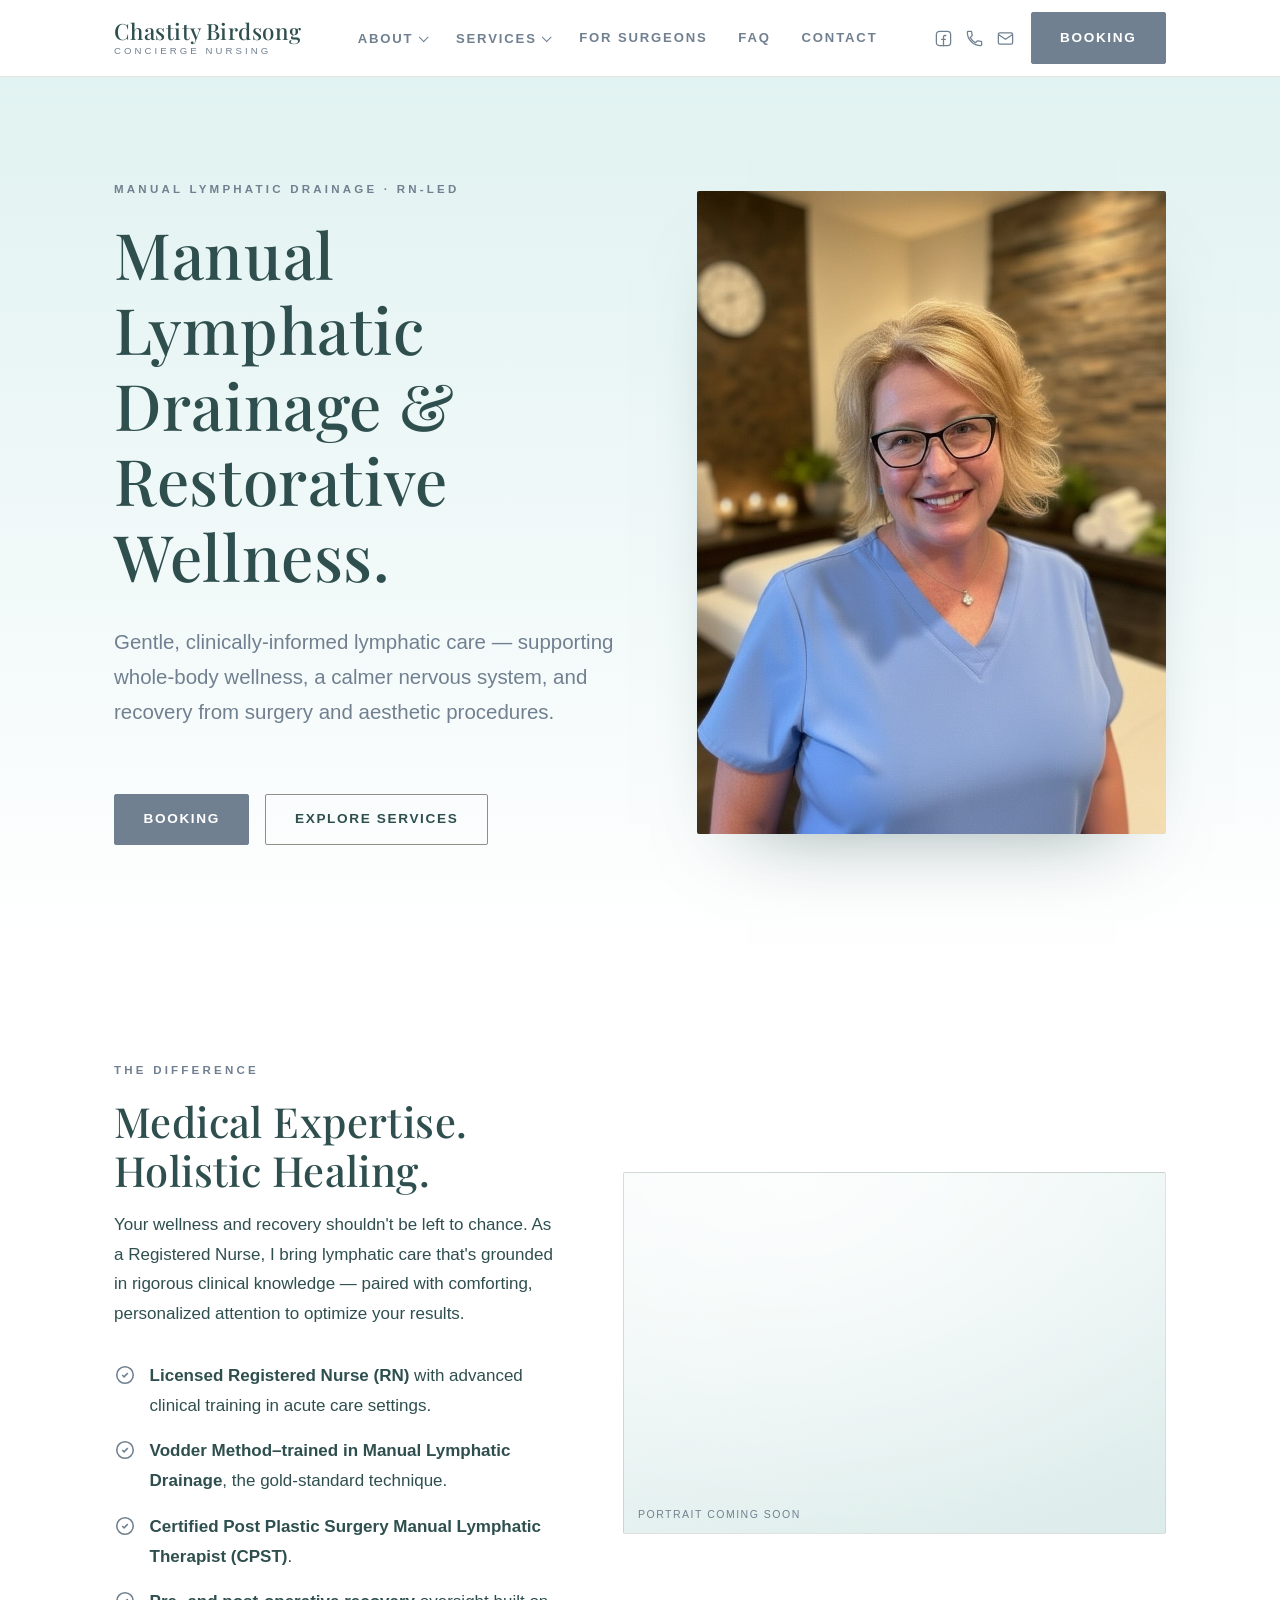
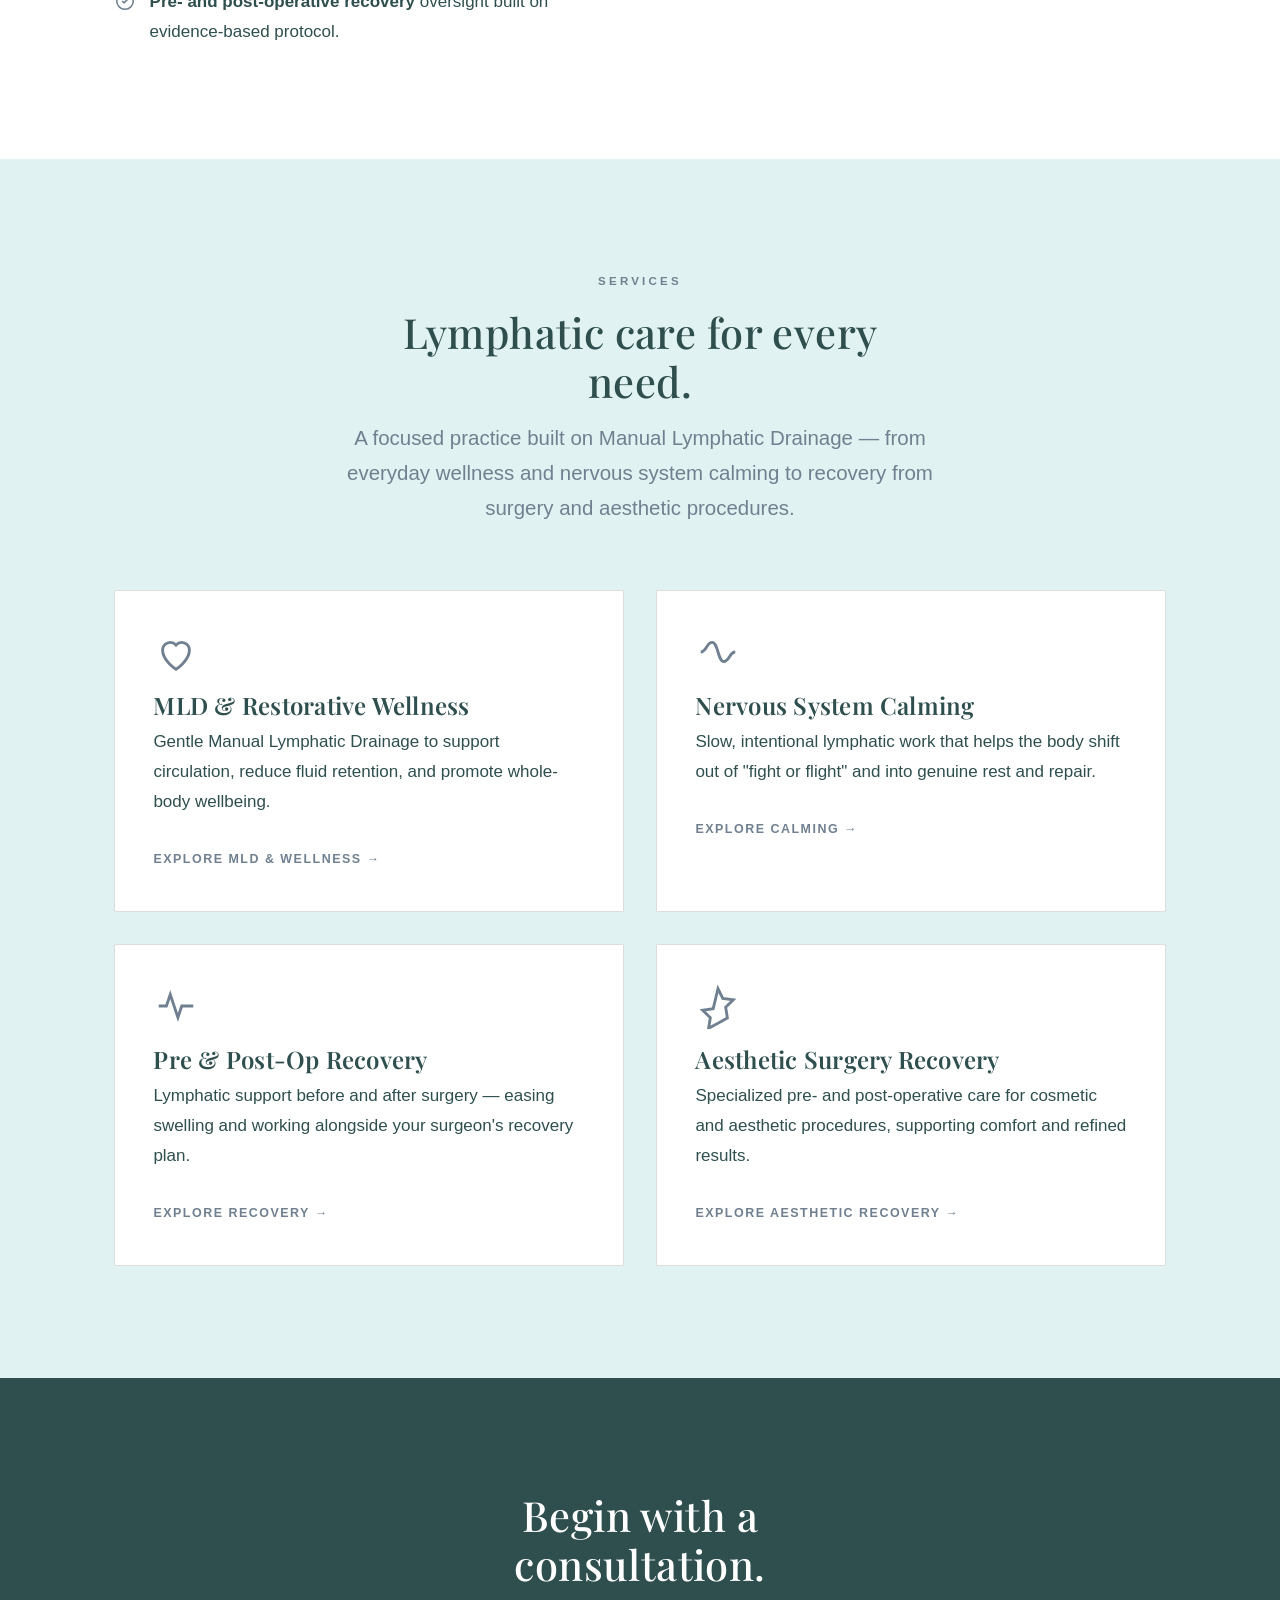
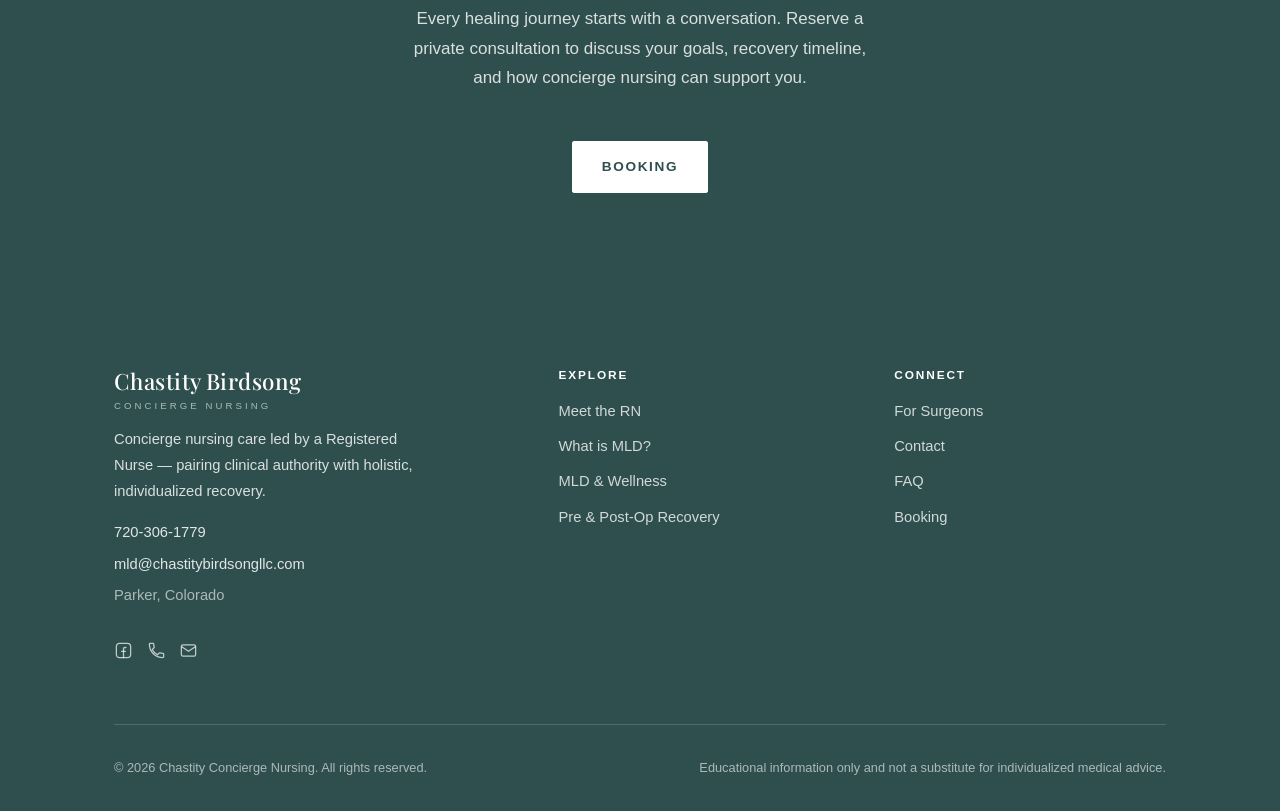
==== commit df578b8d: "Fix footer icon sizing (cache-bust CSS), add hero portrait, use natural image dimensions - Bump styl" ====
--- a/index.html
+++ b/index.html
@@ -8,7 +8,7 @@
   <link rel="preconnect" href="https://fonts.googleapis.com" />
   <link rel="preconnect" href="https://fonts.gstatic.com" crossorigin />
   <link href="https://fonts.googleapis.com/css2?family=Playfair+Display:wght@400;500;600&display=swap" rel="stylesheet" />
-  <link rel="stylesheet" href="css/styles.css" />
+  <link rel="stylesheet" href="css/styles.css?v=2" />
   <link rel="canonical" href="https://chastitybirdsongllc.com/" />
   <meta name="author" content="Chastity Birdsong, RN" />
   <meta name="robots" content="index, follow, max-image-preview:large" />
@@ -279,8 +279,10 @@
             <a class="btn btn--ghost" href="services.html">Explore Services</a>
           </div>
         </div>
-        <div class="hero__media" role="img" aria-label="Calm, clinical wellness environment">
-          <span class="media-tag">Photography coming soon</span>
+        <div class="hero__media">
+          <img src="assets/chastity-portrait.jpg" width="864" height="1184"
+               alt="Chastity Birdsong, RN — Registered Nurse and Manual Lymphatic Drainage specialist in Parker, Colorado"
+               fetchpriority="high" decoding="async" />
         </div>
       </div>
     </section>
--- a/css/styles.css
+++ b/css/styles.css
@@ -1126,13 +1126,12 @@
   height: 19px;
 }
 
-/* About — Chastity portrait (real photo, portrait-oriented frame) */
+/* About — Chastity portrait (real photo, using the image's own dimensions) */
 .portrait {
   margin: 0;
   width: 100%;
-  max-width: 440px;
+  max-width: 420px;
   justify-self: center;
-  aspect-ratio: 3 / 4;
   border-radius: var(--radius);
   overflow: hidden;
   border: 1px solid rgba(144, 143, 135, 0.25);
@@ -1142,7 +1141,22 @@
 .portrait img {
   display: block;
   width: 100%;
-  height: 100%;
-  object-fit: cover;
-  object-position: 50% 18%;
-}
+  height: auto;
+}
+
+/* Homepage hero — Chastity portrait fills the media panel at its natural ratio */
+.hero__media img {
+  display: block;
+  width: 100%;
+  height: auto;
+}
+
+.hero__media:has(img) {
+  aspect-ratio: auto;
+  max-height: none;
+  background: none;
+}
+
+.hero__media:has(img)::before {
+  content: none;
+}
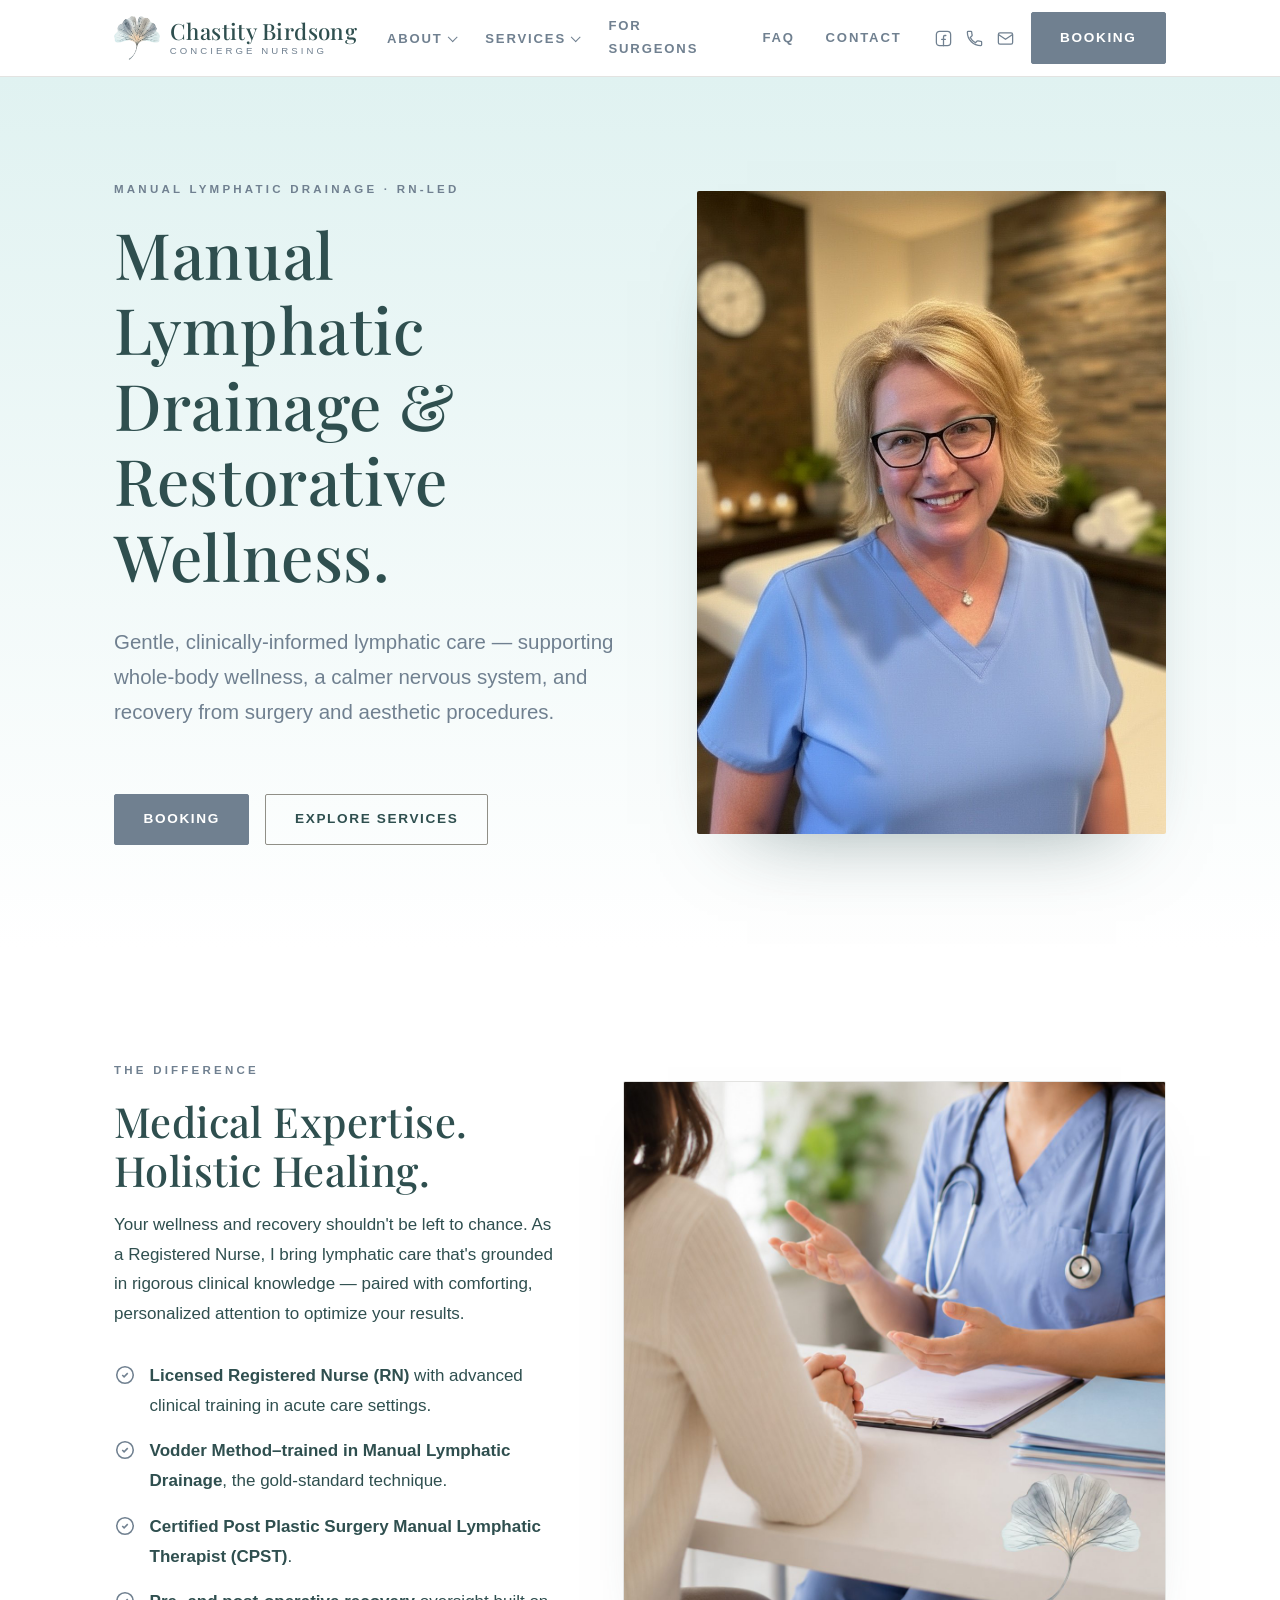
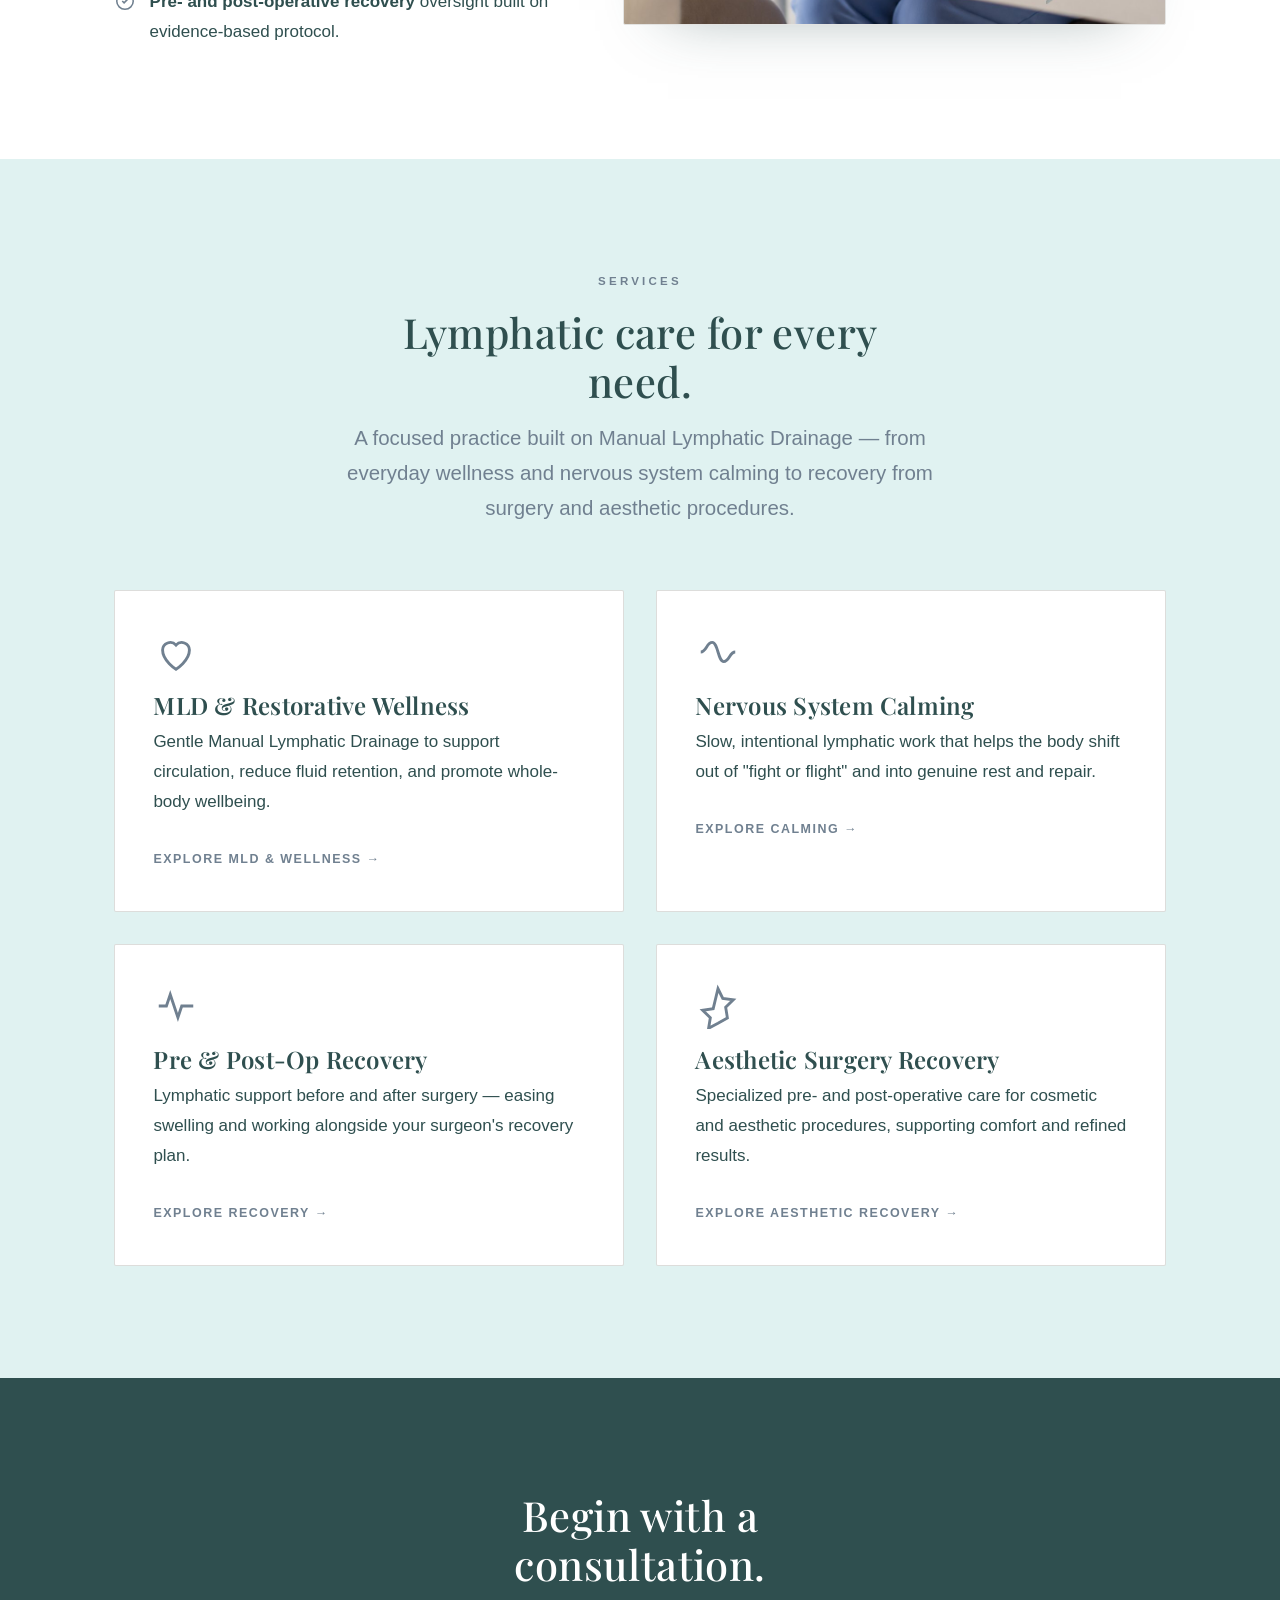
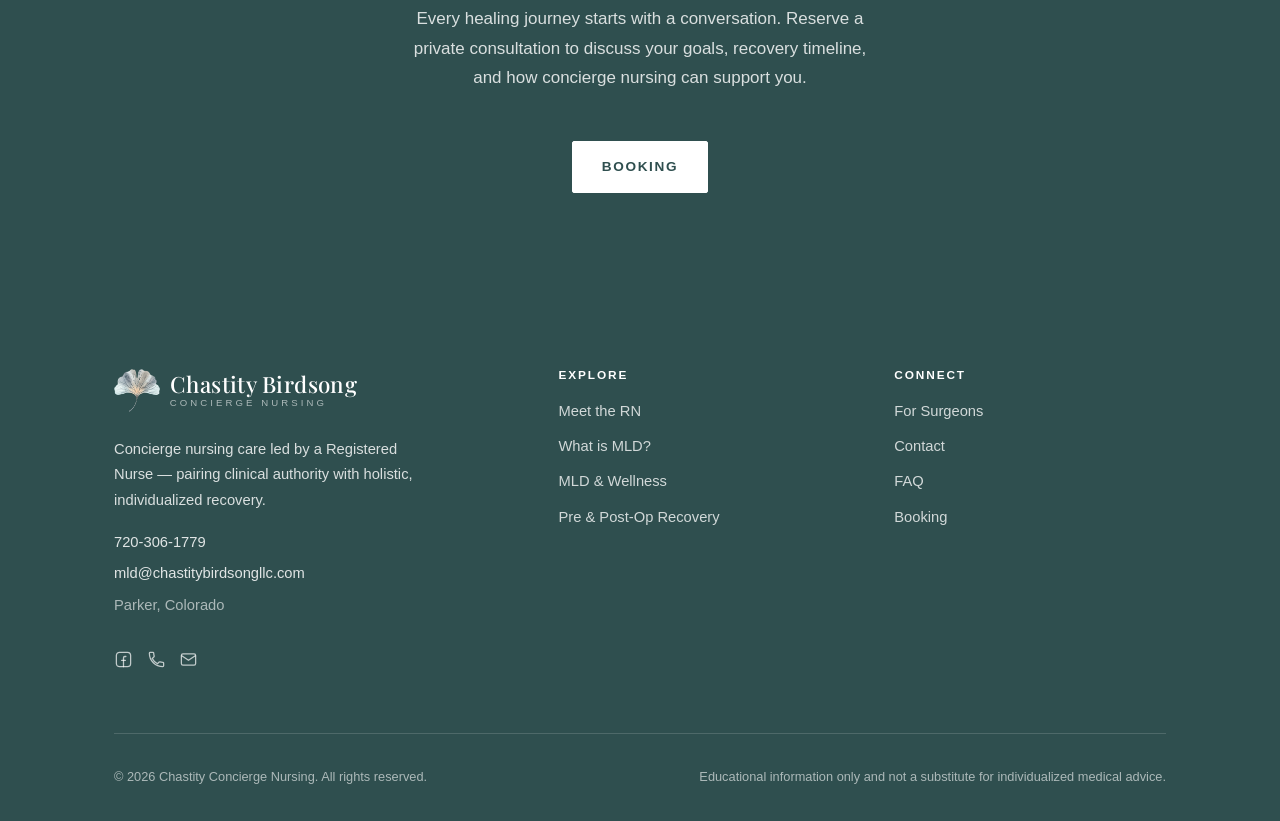
==== commit 3d592506: "Add ginkgo logo to header/footer and fill imagery placeholders - Add small ginkgo-leaf logo mark bes" ====
--- a/index.html
+++ b/index.html
@@ -8,7 +8,7 @@
   <link rel="preconnect" href="https://fonts.googleapis.com" />
   <link rel="preconnect" href="https://fonts.gstatic.com" crossorigin />
   <link href="https://fonts.googleapis.com/css2?family=Playfair+Display:wght@400;500;600&display=swap" rel="stylesheet" />
-  <link rel="stylesheet" href="css/styles.css?v=2" />
+  <link rel="stylesheet" href="css/styles.css?v=3" />
   <link rel="canonical" href="https://chastitybirdsongllc.com/" />
   <meta name="author" content="Chastity Birdsong, RN" />
   <meta name="robots" content="index, follow, max-image-preview:large" />
@@ -207,8 +207,8 @@
   <header class="site-header">
     <nav class="nav container" aria-label="Primary">
       <a class="brand" href="index.html">
-        Chastity Birdsong
-        <small>Concierge Nursing</small>
+        <img class="brand__mark" src="assets/logo-mark.png" alt="" width="342" height="320" decoding="async" />
+        <span class="brand__text">Chastity Birdsong <small>Concierge Nursing</small></span>
       </a>
 
       <button class="nav-toggle" aria-label="Toggle navigation" aria-controls="nav-menu" aria-expanded="false">
@@ -318,9 +318,8 @@
               </li>
             </ul>
           </div>
-          <div class="img-placeholder" role="img" aria-label="Portrait of Chastity, RN">
-            <span>Portrait coming soon</span>
-          </div>
+          <img class="media-photo" src="assets/consultation.jpg" width="1200" height="1200" loading="lazy" decoding="async"
+               alt="Registered Nurse in scrubs discussing a personalized care plan with a client during a consultation" />
         </div>
       </div>
     </section>
@@ -407,7 +406,7 @@
     <div class="container">
       <div class="footer-grid">
         <div>
-          <span class="brand">Chastity Birdsong <small>Concierge Nursing</small></span>
+          <span class="brand"><img class="brand__mark" src="assets/logo-mark.png" alt="" width="342" height="320" loading="lazy" decoding="async" /><span class="brand__text">Chastity Birdsong <small>Concierge Nursing</small></span></span>
           <p style="margin-top: var(--space-sm); max-width: 38ch;">
             Concierge nursing care led by a Registered Nurse — pairing clinical authority
             with holistic, individualized recovery.
--- a/css/styles.css
+++ b/css/styles.css
@@ -219,6 +219,9 @@
 }
 
 .brand {
+  display: inline-flex;
+  align-items: center;
+  gap: 0.6rem;
   font-family: var(--font-serif);
   font-size: 1.4rem;
   font-weight: 500;
@@ -226,6 +229,16 @@
   letter-spacing: 0.02em;
   line-height: 1.1;
   white-space: nowrap;
+}
+
+.brand__mark {
+  height: 2.7rem;
+  width: auto;
+  flex: none;
+}
+
+.brand__text {
+  display: block;
 }
 
 .brand small {
@@ -481,6 +494,16 @@
   color: var(--color-slate);
 }
 
+/* Real photography in the same layout slots as .img-placeholder */
+.media-photo {
+  display: block;
+  width: 100%;
+  height: auto;
+  border-radius: var(--radius);
+  border: 1px solid rgba(144, 143, 135, 0.25);
+  box-shadow: 0 30px 60px -45px rgba(47, 79, 79, 0.5);
+}
+
 /* ------------------------ Page intro / banners ------------------------- */
 .page-hero {
   background: var(--color-ice);
@@ -966,6 +989,11 @@
 
   .brand {
     font-size: 1rem;
+    gap: 0.4rem;
+  }
+
+  .brand__mark {
+    height: 2rem;
   }
 
   .nav-actions .btn {
